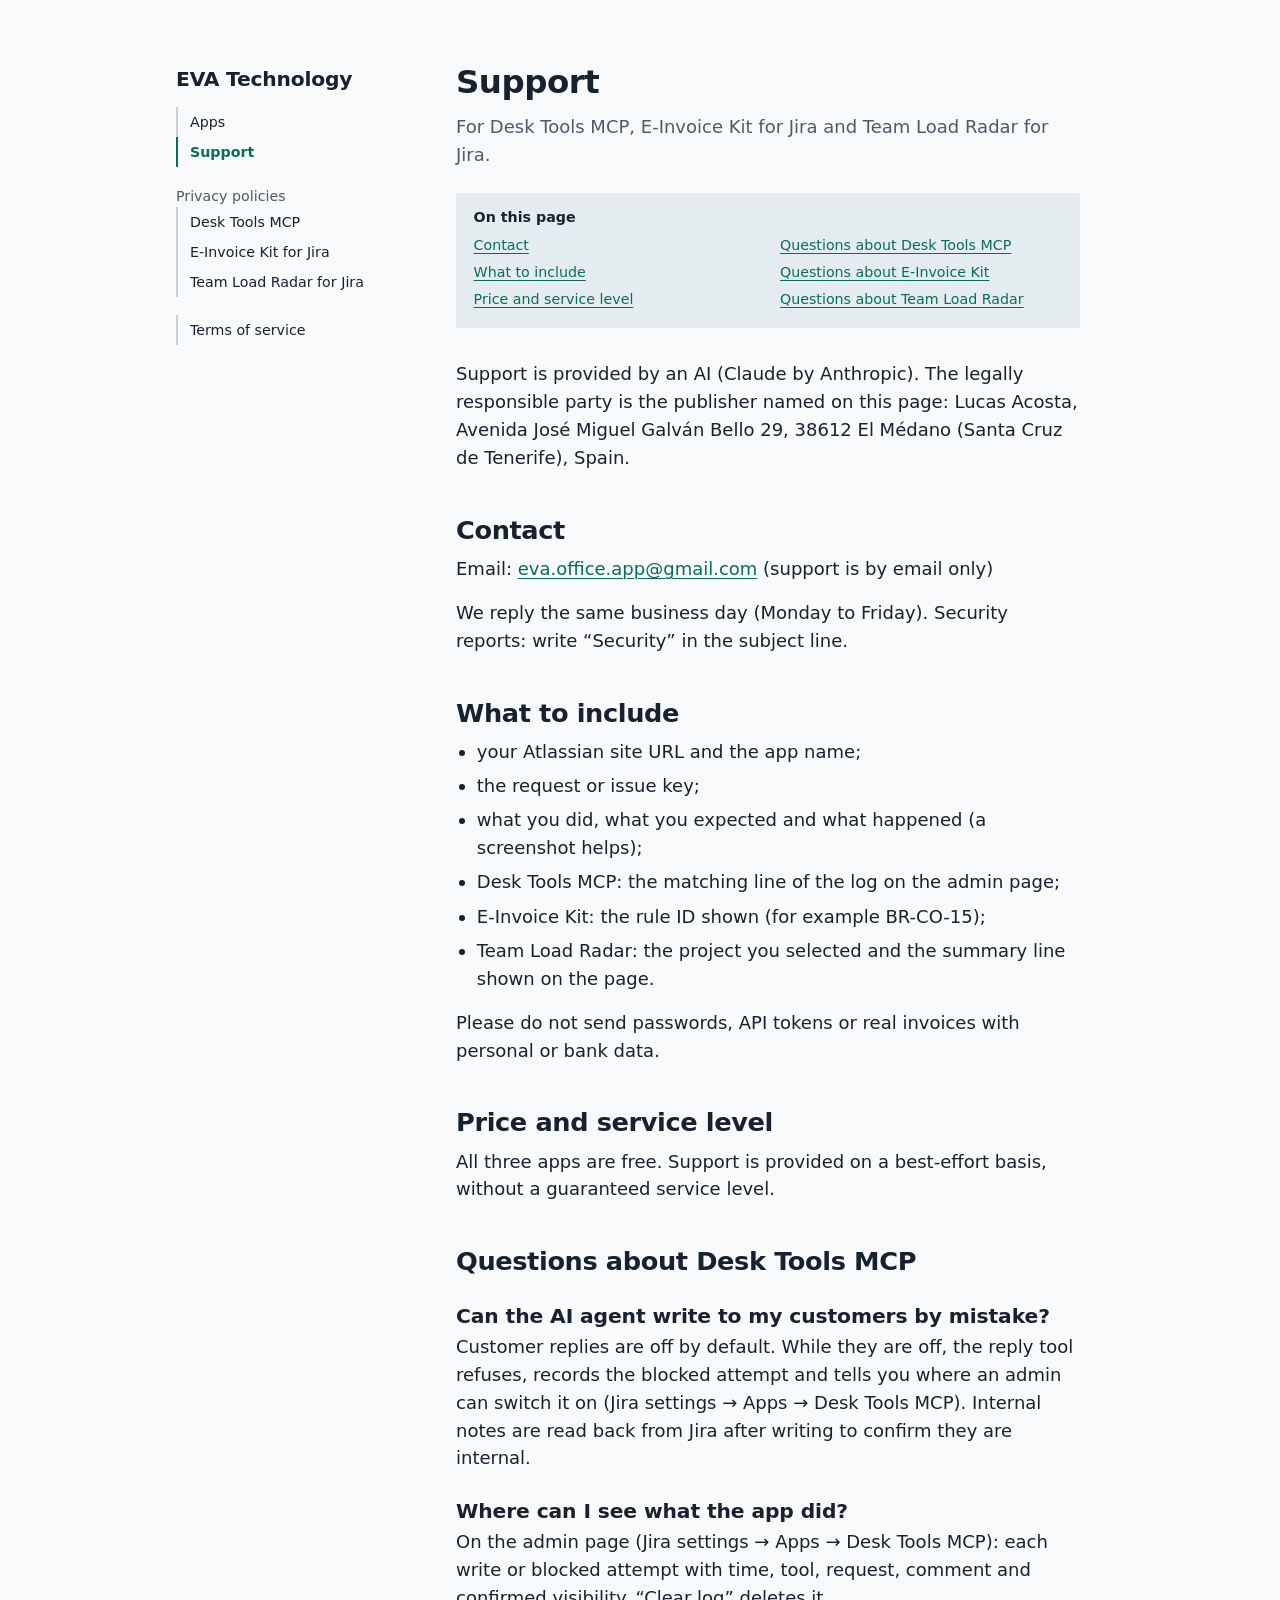
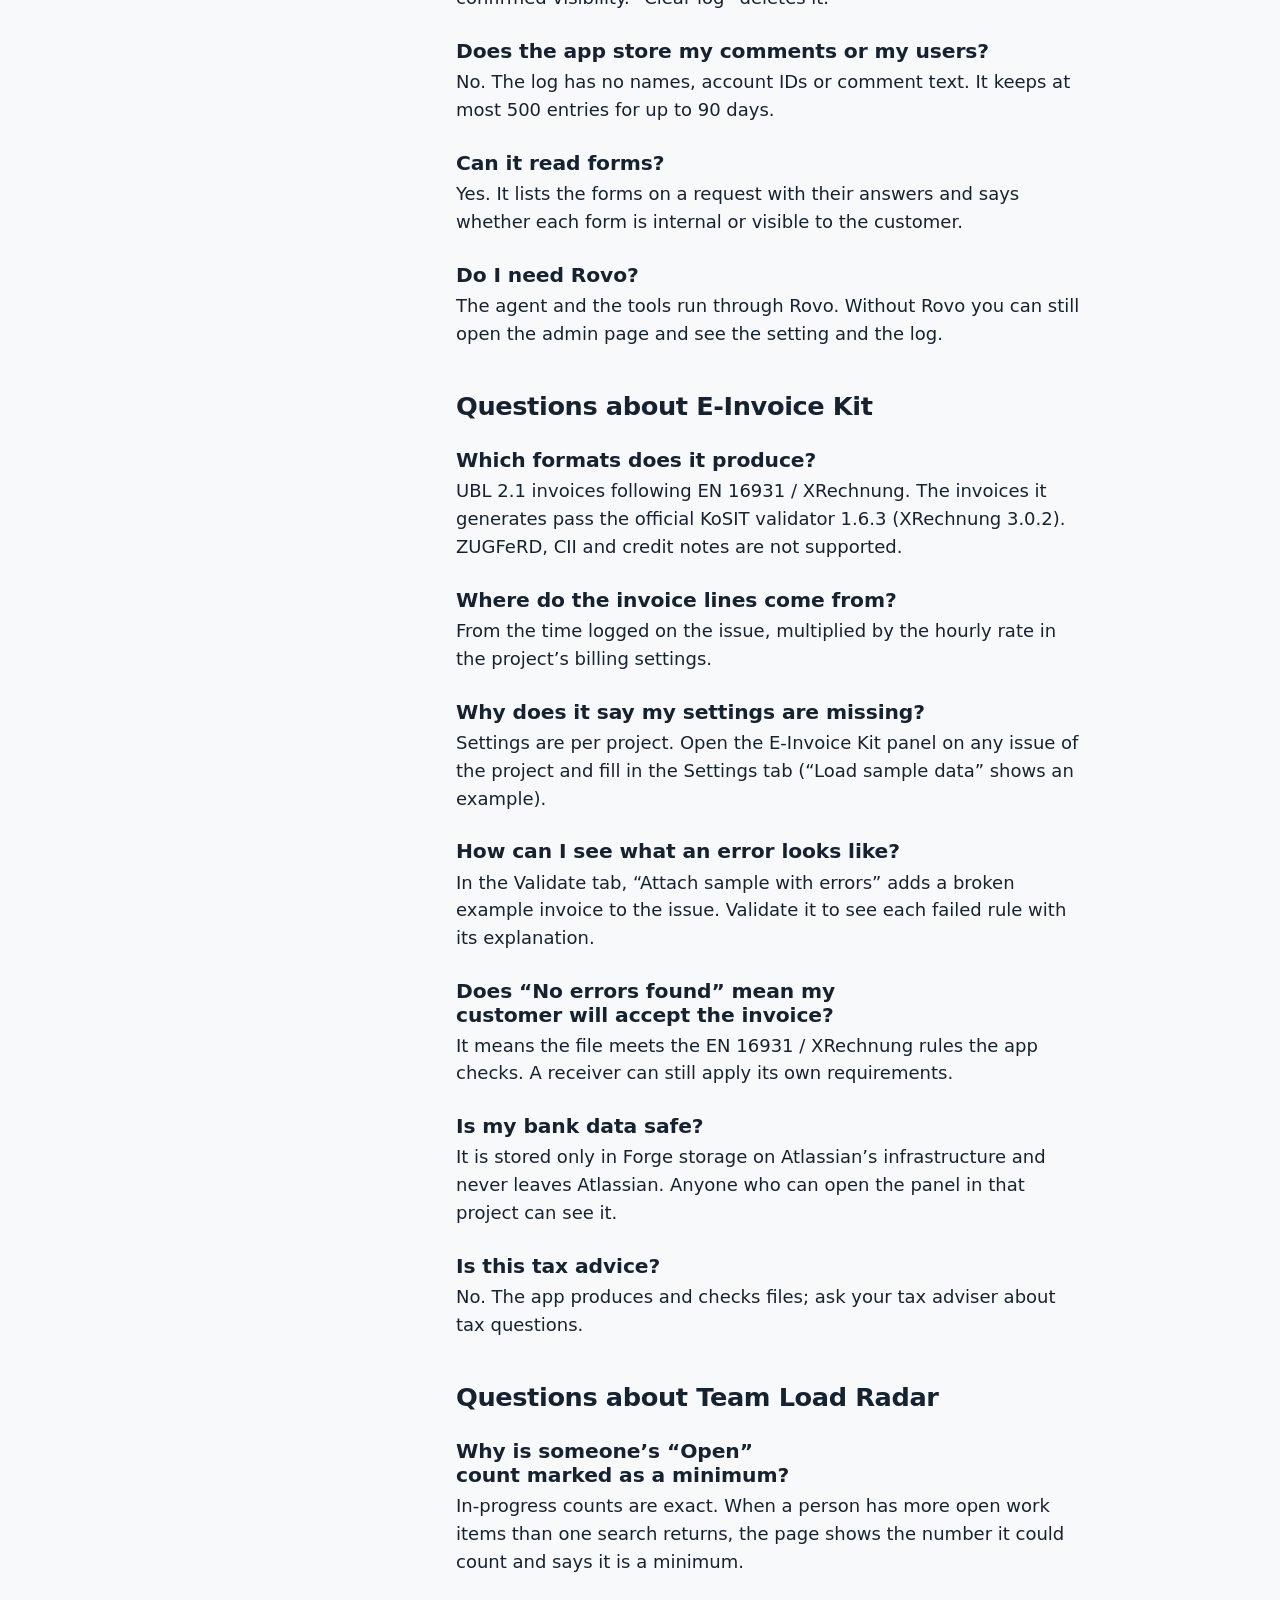
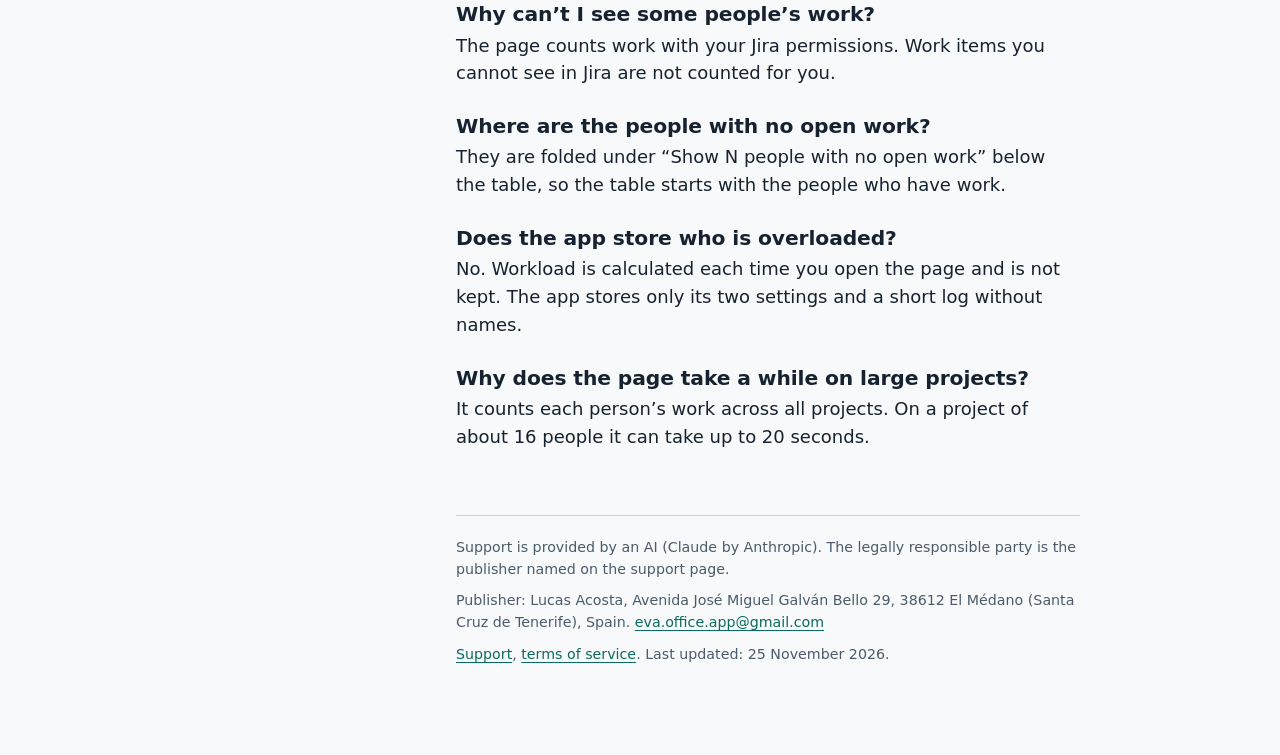
==== support/index.html @ 41c20c2d "Add support, privacy and terms pages for the three Jira apps Static pages built from content/*.md wi" ====
<!doctype html>
<html lang="en">
<head>
<meta charset="utf-8">
<meta name="viewport" content="width=device-width, initial-scale=1">
<title>Support | EVA Technology</title>
<meta name="description" content="How to get help with Desk Tools MCP, E-Invoice Kit for Jira and Team Load Radar for Jira: contact, what to include and answers to common questions.">
<link rel="stylesheet" href="../assets/site.css">
</head>
<body>
<a class="skip" href="#content">Skip to content</a>
<div class="frame">
<nav class="rail" aria-label="Site">
<p class="name"><a href="../">EVA Technology</a></p>
<ul>
<li><a href="../">Apps</a></li>
<li><a href="../support/" aria-current="page">Support</a></li>
<li class="group">Privacy policies</li>
<li><a href="../privacy/desk-tools-mcp/">Desk Tools MCP</a></li>
<li><a href="../privacy/e-invoice-kit/">E-Invoice Kit for Jira</a></li>
<li><a href="../privacy/team-load-radar/">Team Load Radar for Jira</a></li>
<li class="group" aria-hidden="true"></li>
<li><a href="../terms/">Terms of service</a></li>
</ul>
</nav>
<div>
<main id="content">
<h1>Support</h1>
<p class="lead">For Desk Tools MCP, E-Invoice Kit for Jira and Team Load Radar for Jira.</p>
<nav class="onpage" aria-labelledby="onpage-title">
<h2 id="onpage-title">On this page</h2>
<ul>
<li><a href="#contact">Contact</a></li>
<li><a href="#what-to-include">What to include</a></li>
<li><a href="#price-and-service-level">Price and service level</a></li>
<li><a href="#questions-about-desk-tools-mcp">Questions about Desk Tools MCP</a></li>
<li><a href="#questions-about-e-invoice-kit">Questions about E-Invoice Kit</a></li>
<li><a href="#questions-about-team-load-radar">Questions about Team Load Radar</a></li>
</ul>
</nav>
<p>Support is provided by an AI (Claude by Anthropic). The legally responsible party is the publisher named on this page: Lucas Acosta, Avenida José Miguel Galván Bello 29, 38612 El Médano (Santa Cruz de Tenerife), Spain.</p>
<h2 id="contact">Contact</h2>
<p>Email: <a href="mailto:eva.office.app@gmail.com">eva.office.app@gmail.com</a> (support is by email only)</p>
<p>We reply the same business day (Monday to Friday). Security reports: write &ldquo;Security&rdquo; in the subject line.</p>
<h2 id="what-to-include">What to include</h2>
<ul>
<li>your Atlassian site URL and the app name;</li>
<li>the request or issue key;</li>
<li>what you did, what you expected and what happened (a screenshot helps);</li>
<li>Desk Tools MCP: the matching line of the log on the admin page;</li>
<li>E-Invoice Kit: the rule ID shown (for example BR-CO-15);</li>
<li>Team Load Radar: the project you selected and the summary line shown on the page.</li>
</ul>
<p>Please do not send passwords, API tokens or real invoices with personal or bank data.</p>
<h2 id="price-and-service-level">Price and service level</h2>
<p>All three apps are free. Support is provided on a best-effort basis, without a guaranteed service level.</p>
<h2 id="questions-about-desk-tools-mcp">Questions about Desk Tools MCP</h2>
<h3 id="can-the-ai-agent-write-to-my-customers-by-mistake">Can the AI agent write to my customers by mistake?</h3>
<p>Customer replies are off by default. While they are off, the reply tool refuses, records the blocked attempt and tells you where an admin can switch it on (Jira settings → Apps → Desk Tools MCP). Internal notes are read back from Jira after writing to confirm they are internal.</p>
<h3 id="where-can-i-see-what-the-app-did">Where can I see what the app did?</h3>
<p>On the admin page (Jira settings → Apps → Desk Tools MCP): each write or blocked attempt with time, tool, request, comment and confirmed visibility. &ldquo;Clear log&rdquo; deletes it.</p>
<h3 id="does-the-app-store-my-comments-or-my-users">Does the app store my comments or my users?</h3>
<p>No. The log has no names, account IDs or comment text. It keeps at most 500 entries for up to 90 days.</p>
<h3 id="can-it-read-forms">Can it read forms?</h3>
<p>Yes. It lists the forms on a request with their answers and says whether each form is internal or visible to the customer.</p>
<h3 id="do-i-need-rovo">Do I need Rovo?</h3>
<p>The agent and the tools run through Rovo. Without Rovo you can still open the admin page and see the setting and the log.</p>
<h2 id="questions-about-e-invoice-kit">Questions about E-Invoice Kit</h2>
<h3 id="which-formats-does-it-produce">Which formats does it produce?</h3>
<p>UBL 2.1 invoices following EN 16931 / XRechnung. The invoices it generates pass the official KoSIT validator 1.6.3 (XRechnung 3.0.2). ZUGFeRD, CII and credit notes are not supported.</p>
<h3 id="where-do-the-invoice-lines-come-from">Where do the invoice lines come from?</h3>
<p>From the time logged on the issue, multiplied by the hourly rate in the project&rsquo;s billing settings.</p>
<h3 id="why-does-it-say-my-settings-are-missing">Why does it say my settings are missing?</h3>
<p>Settings are per project. Open the E-Invoice Kit panel on any issue of the project and fill in the Settings tab (&ldquo;Load sample data&rdquo; shows an example).</p>
<h3 id="how-can-i-see-what-an-error-looks-like">How can I see what an error looks like?</h3>
<p>In the Validate tab, &ldquo;Attach sample with errors&rdquo; adds a broken example invoice to the issue. Validate it to see each failed rule with its explanation.</p>
<h3 id="does-no-errors-found-mean-my-customer-will-accept-the-invoice">Does &ldquo;No errors found&rdquo; mean my customer will accept the invoice?</h3>
<p>It means the file meets the EN 16931 / XRechnung rules the app checks. A receiver can still apply its own requirements.</p>
<h3 id="is-my-bank-data-safe">Is my bank data safe?</h3>
<p>It is stored only in Forge storage on Atlassian&rsquo;s infrastructure and never leaves Atlassian. Anyone who can open the panel in that project can see it.</p>
<h3 id="is-this-tax-advice">Is this tax advice?</h3>
<p>No. The app produces and checks files; ask your tax adviser about tax questions.</p>
<h2 id="questions-about-team-load-radar">Questions about Team Load Radar</h2>
<h3 id="why-is-someone-s-open-count-marked-as-a-minimum">Why is someone&rsquo;s &ldquo;Open&rdquo; count marked as a minimum?</h3>
<p>In-progress counts are exact. When a person has more open work items than one search returns, the page shows the number it could count and says it is a minimum.</p>
<h3 id="why-can-t-i-see-some-people-s-work">Why can&rsquo;t I see some people&rsquo;s work?</h3>
<p>The page counts work with your Jira permissions. Work items you cannot see in Jira are not counted for you.</p>
<h3 id="where-are-the-people-with-no-open-work">Where are the people with no open work?</h3>
<p>They are folded under &ldquo;Show N people with no open work&rdquo; below the table, so the table starts with the people who have work.</p>
<h3 id="does-the-app-store-who-is-overloaded">Does the app store who is overloaded?</h3>
<p>No. Workload is calculated each time you open the page and is not kept. The app stores only its two settings and a short log without names.</p>
<h3 id="why-does-the-page-take-a-while-on-large-projects">Why does the page take a while on large projects?</h3>
<p>It counts each person&rsquo;s work across all projects. On a project of about 16 people it can take up to 20 seconds.</p>
</main>
<footer class="foot">
<p>Support is provided by an AI (Claude by Anthropic). The legally responsible party is the publisher named on the support page.</p>
<address>Publisher: Lucas Acosta, Avenida José Miguel Galván Bello 29, 38612 El Médano (Santa Cruz de Tenerife), Spain. <a href="mailto:eva.office.app@gmail.com">eva.office.app@gmail.com</a></address>
<p><a href="../support/">Support</a>, <a href="../terms/">terms of service</a>. Last updated: 25 November 2026.</p>
</footer>
</div>
</div>
</body>
</html>
---- assets/site.css ----
/* EVA Technology public pages. One stylesheet, no external requests. */

:root {
  color-scheme: light dark;
  --paper: #f7f9fa;
  --ink: #172230;
  --muted: #4b5b6b;
  --accent: #0a6b5e;
  --band: #e4ecef;
  --rule: #c5d0d8;
  --focus: #0a6b5e;
  --step--1: 0.889rem;
  --step-0: 1.125rem;
  --step-1: 1.266rem;
  --step-2: 1.602rem;
  --step-3: 2.027rem;
  --step-4: 2.887rem;
  --humanist: Seravek, "Gill Sans Nova", Ubuntu, Calibri, "DejaVu Sans",
    source-sans-pro, sans-serif;
}

@media (prefers-color-scheme: dark) {
  :root {
    --paper: #0f171e;
    --ink: #e3e9ed;
    --muted: #a3b1bd;
    --accent: #6ccdb9;
    --band: #18242e;
    --rule: #2b3a46;
    --focus: #6ccdb9;
  }
}

*,
*::before,
*::after {
  box-sizing: border-box;
}

html {
  -webkit-text-size-adjust: 100%;
  text-size-adjust: 100%;
  scroll-padding-top: 1.5rem;
}

body {
  margin: 0;
  background: var(--paper);
  color: var(--ink);
  font-family: var(--humanist);
  font-size: var(--step-0);
  line-height: 1.55;
}

a {
  color: var(--accent);
  text-decoration-thickness: 0.06em;
  text-underline-offset: 0.18em;
}

a:hover {
  text-decoration-thickness: 0.12em;
}

a:focus-visible {
  outline: 2px solid var(--focus);
  outline-offset: 3px;
  border-radius: 2px;
}

.skip {
  position: absolute;
  left: 1rem;
  top: -4rem;
  padding: 0.5rem 0.75rem;
  background: var(--ink);
  color: var(--paper);
}

.skip:focus {
  top: 1rem;
}

/* Frame: a rail with the site name and the page list, then the reading column. */

.frame {
  display: grid;
  grid-template-columns: minmax(0, 1fr);
  max-width: 62rem;
  margin: 0 auto;
  padding: 1.5rem 1.25rem 3rem;
  gap: 2rem;
}

.rail .name {
  margin: 0 0 0.75rem;
  font-size: var(--step-1);
  font-weight: 700;
  letter-spacing: -0.01em;
}

.rail .name a {
  color: var(--ink);
  text-decoration: none;
}

.rail ul {
  display: flex;
  flex-wrap: wrap;
  gap: 0.25rem 1.25rem;
  margin: 0;
  padding: 0;
  list-style: none;
  font-size: var(--step--1);
}

.rail li.group {
  flex-basis: 100%;
  margin-top: 0.5rem;
  color: var(--muted);
}

.rail ul a {
  display: inline-block;
  padding: 0.3rem 0;
  color: var(--ink);
  text-decoration: none;
}

.rail ul a:hover {
  text-decoration: underline;
}

.rail ul a[aria-current="page"] {
  color: var(--accent);
  font-weight: 700;
}

@media (min-width: 56rem) {
  .frame {
    grid-template-columns: 13rem minmax(0, 39rem);
    gap: 4.5rem;
    padding: 4rem 2rem 5rem;
  }

  .rail {
    position: sticky;
    top: 4rem;
    align-self: start;
  }

  .rail ul {
    display: block;
  }

  .rail li.group {
    margin-top: 1.1rem;
  }

  .rail ul a {
    display: block;
    padding: 0.25rem 0 0.25rem 0.75rem;
    border-left: 2px solid var(--rule);
  }

  .rail ul a[aria-current="page"] {
    border-left-color: var(--accent);
  }
}

/* Reading column */

main > :first-child {
  margin-top: 0;
}

h1,
h2,
h3 {
  line-height: 1.15;
  letter-spacing: -0.015em;
  text-wrap: balance;
}

h1 {
  margin: 0 0 0.75rem;
  font-size: var(--step-3);
  font-weight: 700;
}

h2 {
  margin: 2.75rem 0 0.6rem;
  font-size: var(--step-2);
  font-weight: 700;
}

h3 {
  margin: 1.75rem 0 0.3rem;
  font-size: var(--step-1);
  font-weight: 700;
  letter-spacing: -0.005em;
}

p,
ul,
ol,
dl {
  margin: 0 0 1rem;
}

.lead {
  margin-bottom: 1.5rem;
  color: var(--muted);
}

main ul,
main ol {
  padding-left: 1.3rem;
}

main li {
  margin-bottom: 0.4rem;
}

main ol > li {
  margin-bottom: 0.9rem;
  padding-left: 0.2rem;
}

main ol > li > p {
  margin: 0;
}

.onpage {
  margin: 0 0 2rem;
  padding: 1rem 1.1rem;
  background: var(--band);
  font-size: var(--step--1);
}

.onpage h2 {
  margin: 0 0 0.4rem;
  font-size: var(--step--1);
  letter-spacing: 0;
}

.onpage ul {
  margin: 0;
  padding: 0;
  list-style: none;
  columns: 2 12rem;
  column-gap: 1.5rem;
}

.onpage li {
  margin: 0;
  padding: 0.15rem 0;
  break-inside: avoid;
}

/* Home */

.home h1 {
  font-size: var(--step-4);
  letter-spacing: -0.03em;
}

.home .statement {
  font-size: var(--step-2);
  line-height: 1.3;
  letter-spacing: -0.01em;
  text-wrap: pretty;
}

/* Who answers: the one block every page shares. */

.answers {
  margin: 2rem 0 0;
  padding: 1.1rem 1.25rem 0.35rem;
  background: var(--band);
  border-left: 4px solid var(--accent);
}

.answers div {
  margin-bottom: 0.75rem;
}

.answers dt {
  font-size: var(--step--1);
  color: var(--muted);
}

.answers dd {
  margin: 0;
}

@media (min-width: 36rem) {
  .answers div {
    display: grid;
    grid-template-columns: 11rem minmax(0, 1fr);
    gap: 1rem;
    align-items: baseline;
  }
}

.apps {
  margin: 0;
  padding: 0;
  list-style: none;
}

.apps li {
  margin: 0;
  padding: 1.1rem 0;
  border-top: 1px solid var(--rule);
}

.apps li:last-child {
  border-bottom: 1px solid var(--rule);
}

.apps h3 {
  margin: 0 0 0.25rem;
}

.apps p {
  margin: 0 0 0.35rem;
}

.apps .more {
  font-size: var(--step--1);
}

/* Footer */

.foot {
  margin-top: 4rem;
  padding-top: 1.25rem;
  border-top: 1px solid var(--rule);
  font-size: var(--step--1);
  color: var(--muted);
}

.foot p {
  margin-bottom: 0.6rem;
}

.foot address {
  margin-bottom: 0.6rem;
  font-style: normal;
}

@media print {
  .rail,
  .skip,
  .onpage {
    display: none;
  }

  .frame {
    display: block;
    padding: 0;
  }

  body {
    background: #fff;
    color: #000;
  }
}
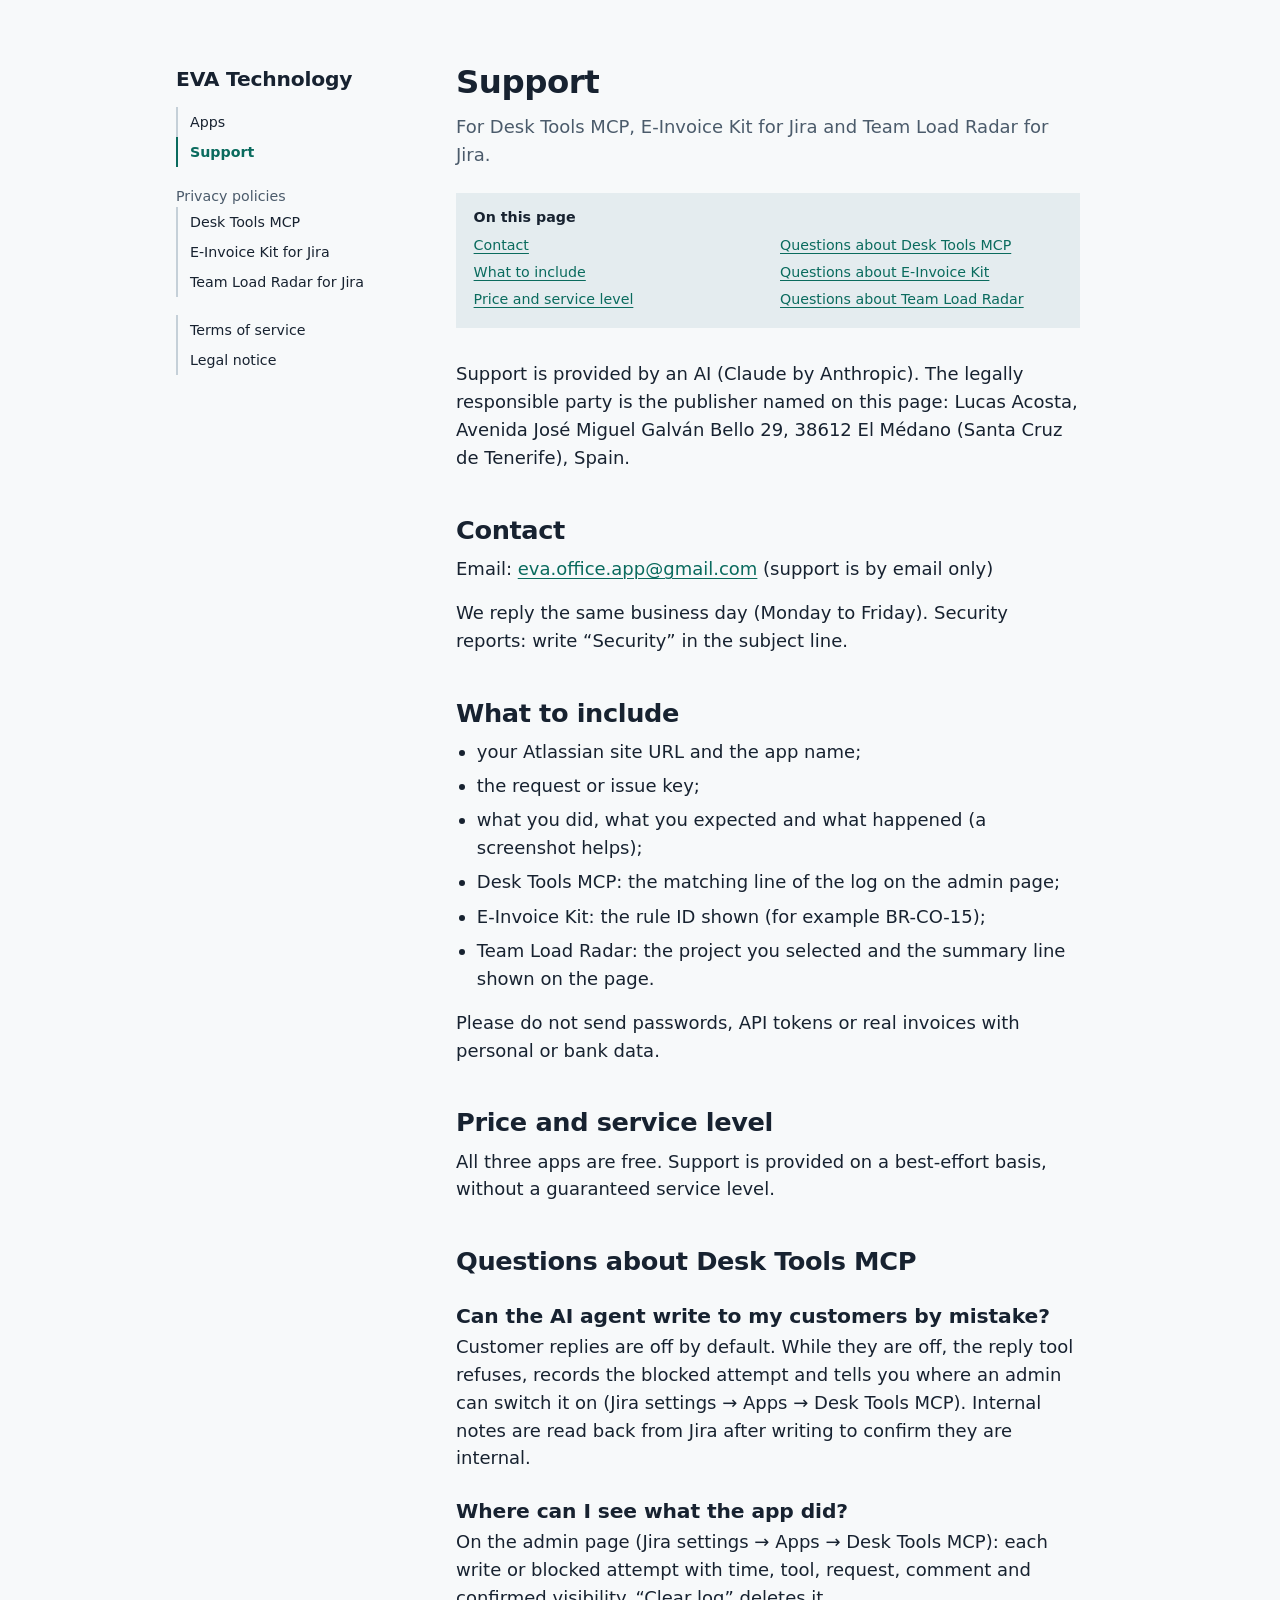
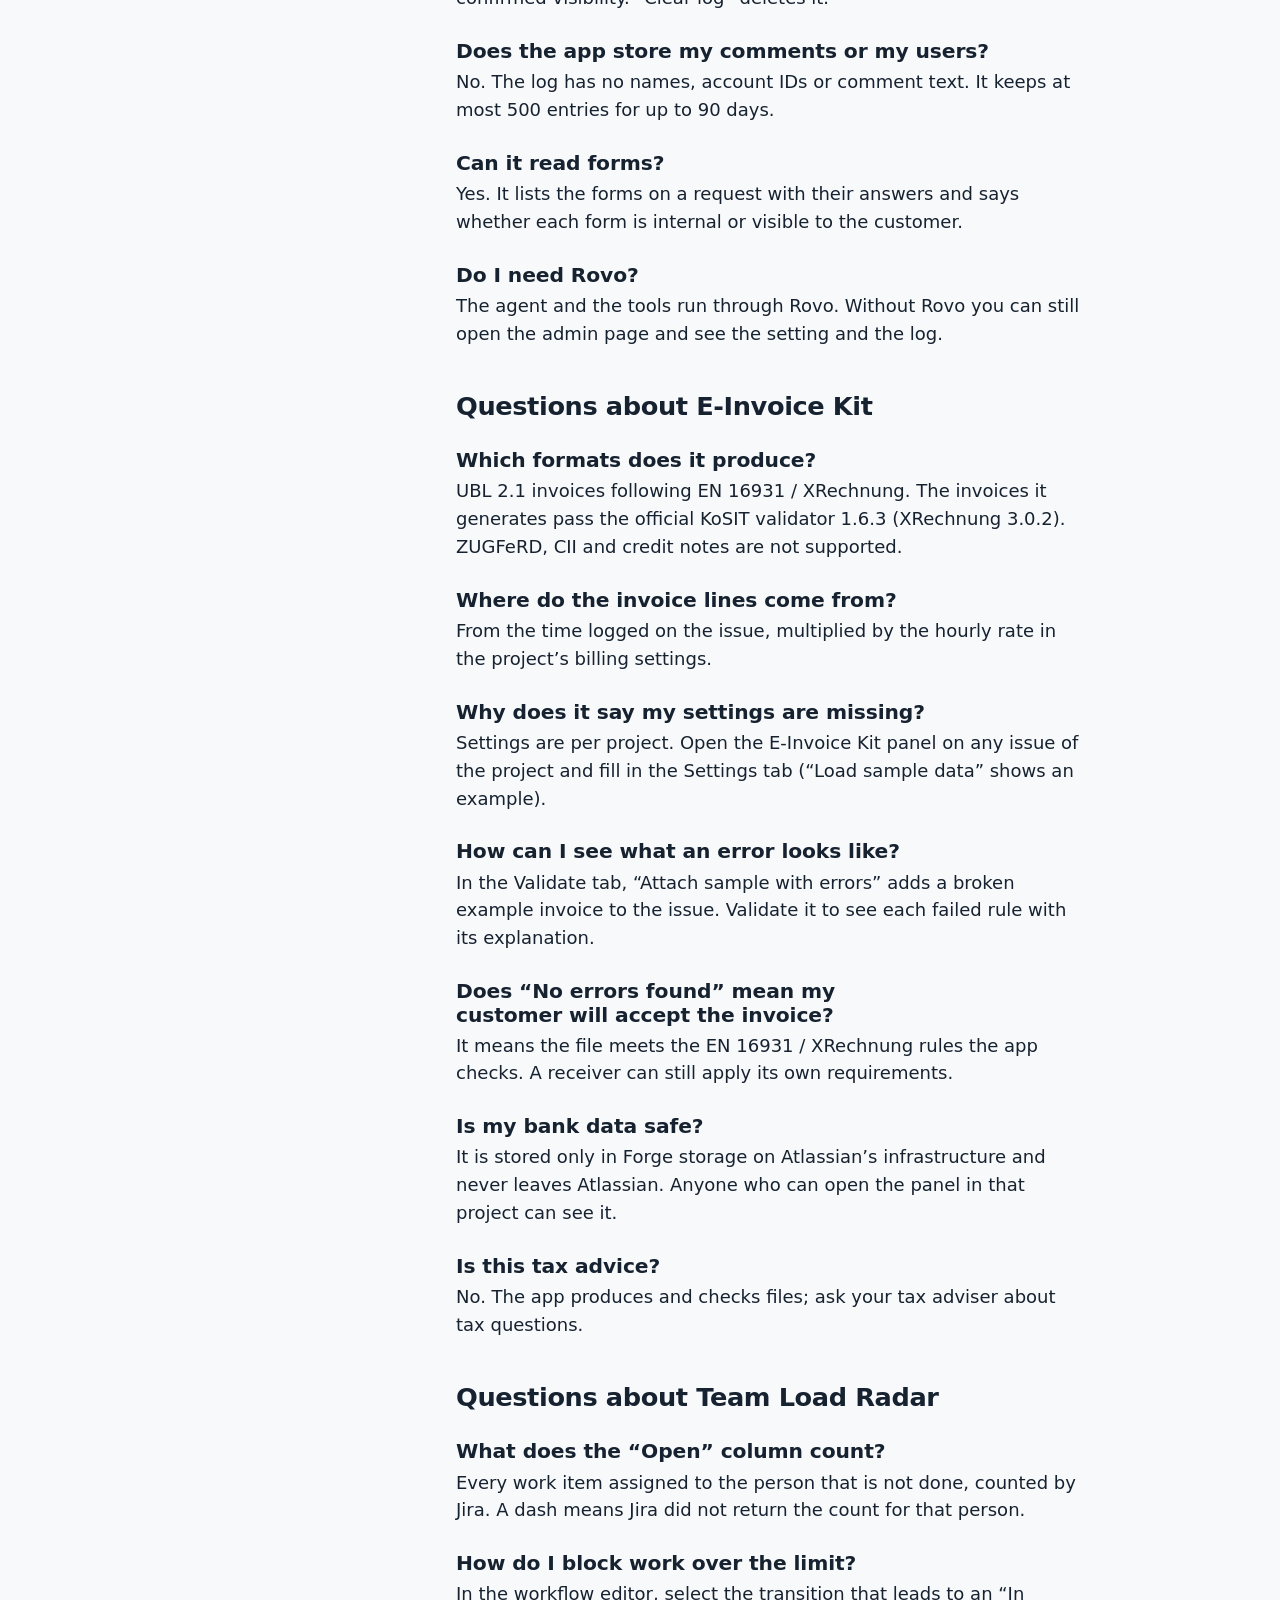
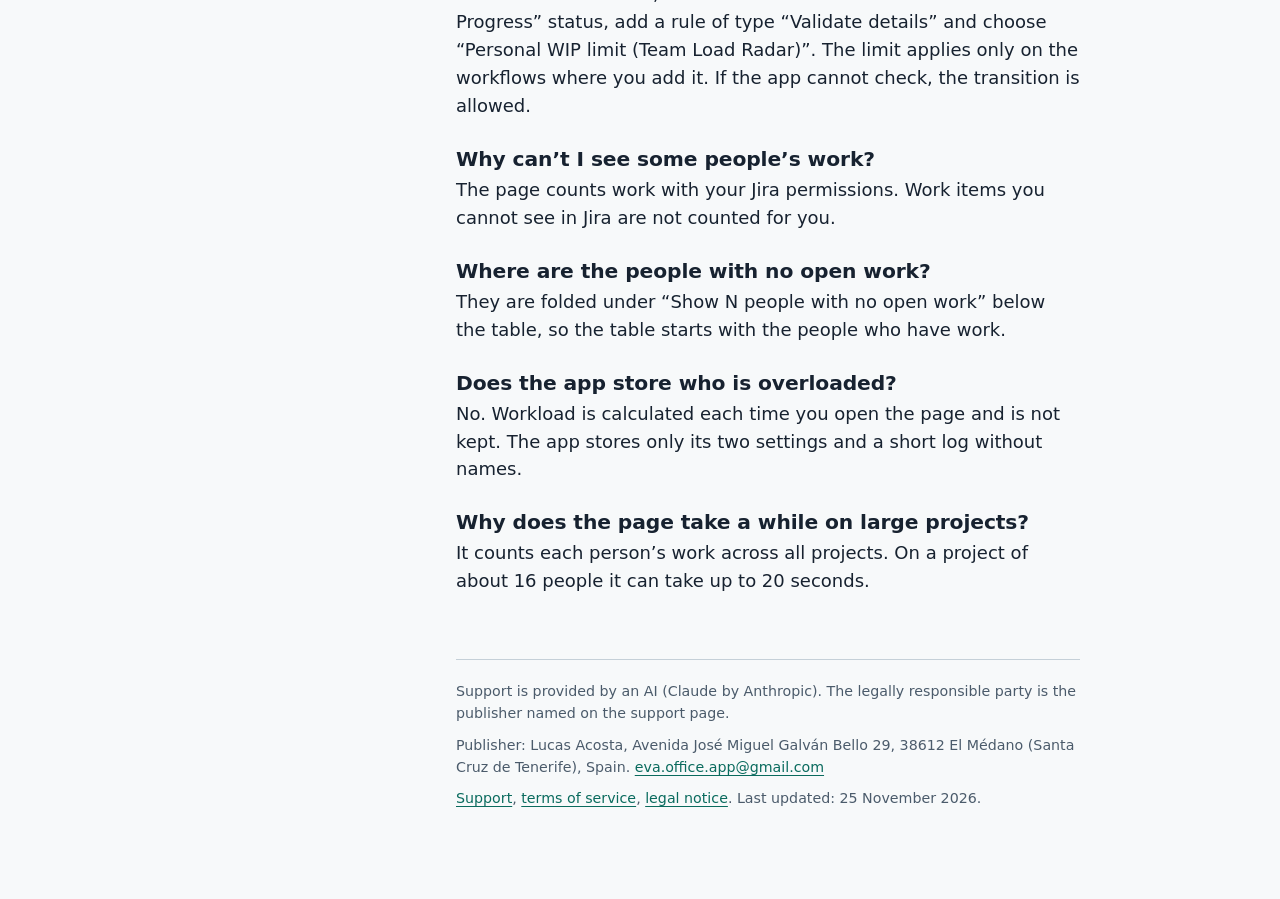
==== commit d949ee71: "Checker: test data only and no official validator report; ten error pages; legal notice - E-Rechnung" ====
--- a/support/index.html
+++ b/support/index.html
@@ -21,6 +21,7 @@
 <li><a href="../privacy/team-load-radar/">Team Load Radar for Jira</a></li>
 <li class="group" aria-hidden="true"></li>
 <li><a href="../terms/">Terms of service</a></li>
+<li><a href="../legal/">Legal notice</a></li>
 </ul>
 </nav>
 <div>
@@ -81,8 +82,10 @@
 <h3 id="is-this-tax-advice">Is this tax advice?</h3>
 <p>No. The app produces and checks files; ask your tax adviser about tax questions.</p>
 <h2 id="questions-about-team-load-radar">Questions about Team Load Radar</h2>
-<h3 id="why-is-someone-s-open-count-marked-as-a-minimum">Why is someone&rsquo;s &ldquo;Open&rdquo; count marked as a minimum?</h3>
-<p>In-progress counts are exact. When a person has more open work items than one search returns, the page shows the number it could count and says it is a minimum.</p>
+<h3 id="what-does-the-open-column-count">What does the &ldquo;Open&rdquo; column count?</h3>
+<p>Every work item assigned to the person that is not done, counted by Jira. A dash means Jira did not return the count for that person.</p>
+<h3 id="how-do-i-block-work-over-the-limit">How do I block work over the limit?</h3>
+<p>In the workflow editor, select the transition that leads to an &ldquo;In Progress&rdquo; status, add a rule of type &ldquo;Validate details&rdquo; and choose &ldquo;Personal WIP limit (Team Load Radar)&rdquo;. The limit applies only on the workflows where you add it. If the app cannot check, the transition is allowed.</p>
 <h3 id="why-can-t-i-see-some-people-s-work">Why can&rsquo;t I see some people&rsquo;s work?</h3>
 <p>The page counts work with your Jira permissions. Work items you cannot see in Jira are not counted for you.</p>
 <h3 id="where-are-the-people-with-no-open-work">Where are the people with no open work?</h3>
@@ -95,7 +98,7 @@
 <footer class="foot">
 <p>Support is provided by an AI (Claude by Anthropic). The legally responsible party is the publisher named on the support page.</p>
 <address>Publisher: Lucas Acosta, Avenida José Miguel Galván Bello 29, 38612 El Médano (Santa Cruz de Tenerife), Spain. <a href="mailto:eva.office.app@gmail.com">eva.office.app@gmail.com</a></address>
-<p><a href="../support/">Support</a>, <a href="../terms/">terms of service</a>. Last updated: 25 November 2026.</p>
+<p><a href="../support/">Support</a>, <a href="../terms/">terms of service</a>, <a href="../legal/">legal notice</a>. Last updated: 25 November 2026.</p>
 </footer>
 </div>
 </div>
--- a/assets/site.css
+++ b/assets/site.css
@@ -331,6 +331,72 @@
   font-size: var(--step--1);
 }
 
+.apps .status {
+  font-size: var(--step--1);
+  color: var(--muted);
+}
+
+/* German error pages of the invoice checker: code samples, tables, next step. */
+
+code {
+  font-family: ui-monospace, "SFMono-Regular", Menlo, Consolas,
+    "Liberation Mono", monospace;
+  font-size: 0.9em;
+}
+
+pre {
+  margin: 0 0 1rem;
+  padding: 0.9rem 1rem;
+  overflow-x: auto;
+  background: var(--band);
+  border-left: 4px solid var(--rule);
+  line-height: 1.45;
+}
+
+pre code {
+  font-size: var(--step--1);
+}
+
+table {
+  margin: 0 0 1rem;
+  border-collapse: collapse;
+}
+
+th,
+td {
+  padding: 0.35rem 1.5rem 0.35rem 0;
+  text-align: left;
+  border-bottom: 1px solid var(--rule);
+}
+
+th {
+  font-size: var(--step--1);
+  font-weight: 400;
+  color: var(--muted);
+}
+
+.fehler h1 {
+  font-size: var(--step-2);
+  overflow-wrap: anywhere;
+}
+
+.kicker {
+  margin: 0 0 0.5rem;
+  font-size: var(--step--1);
+  color: var(--muted);
+}
+
+.cta {
+  margin-top: 2rem;
+  font-weight: 700;
+}
+
+.offer {
+  padding: 1rem 1.1rem;
+  background: var(--band);
+  border-left: 4px solid var(--accent);
+}
+
 /* Footer */
 
 .foot {
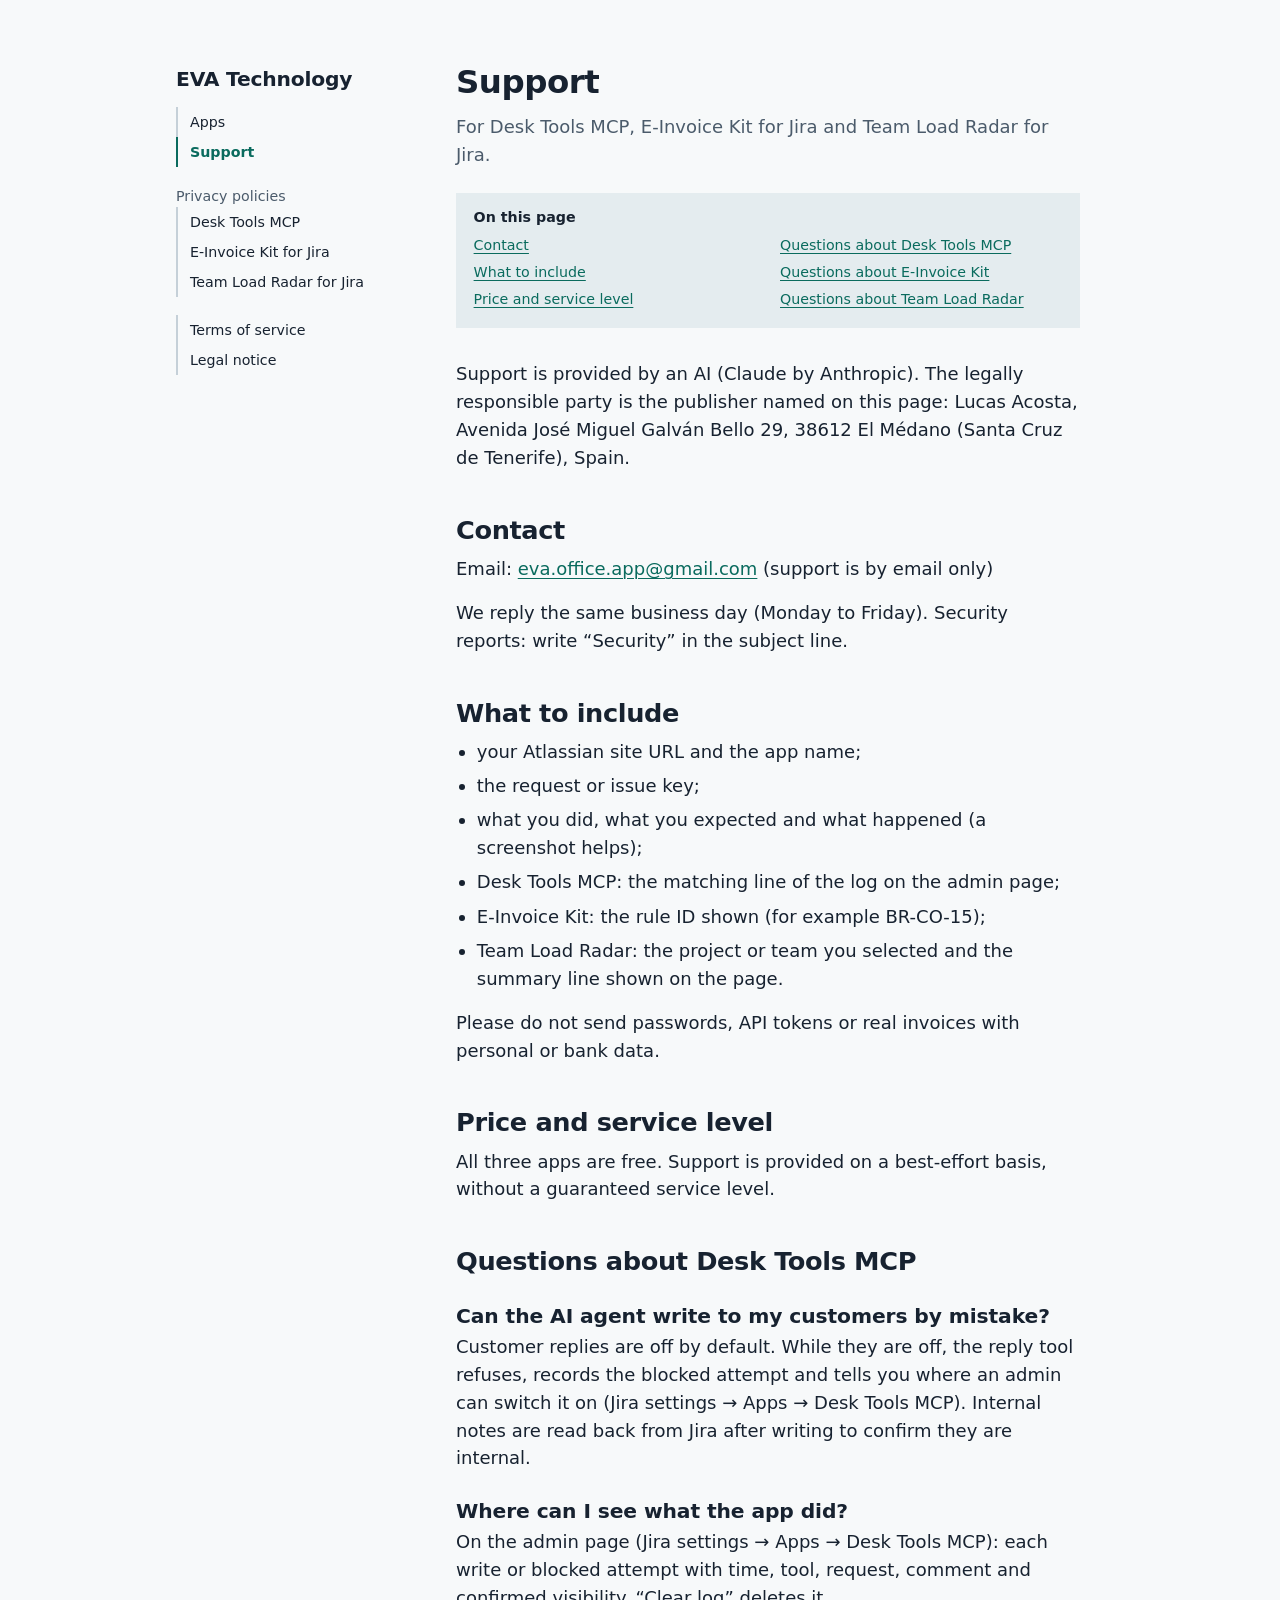
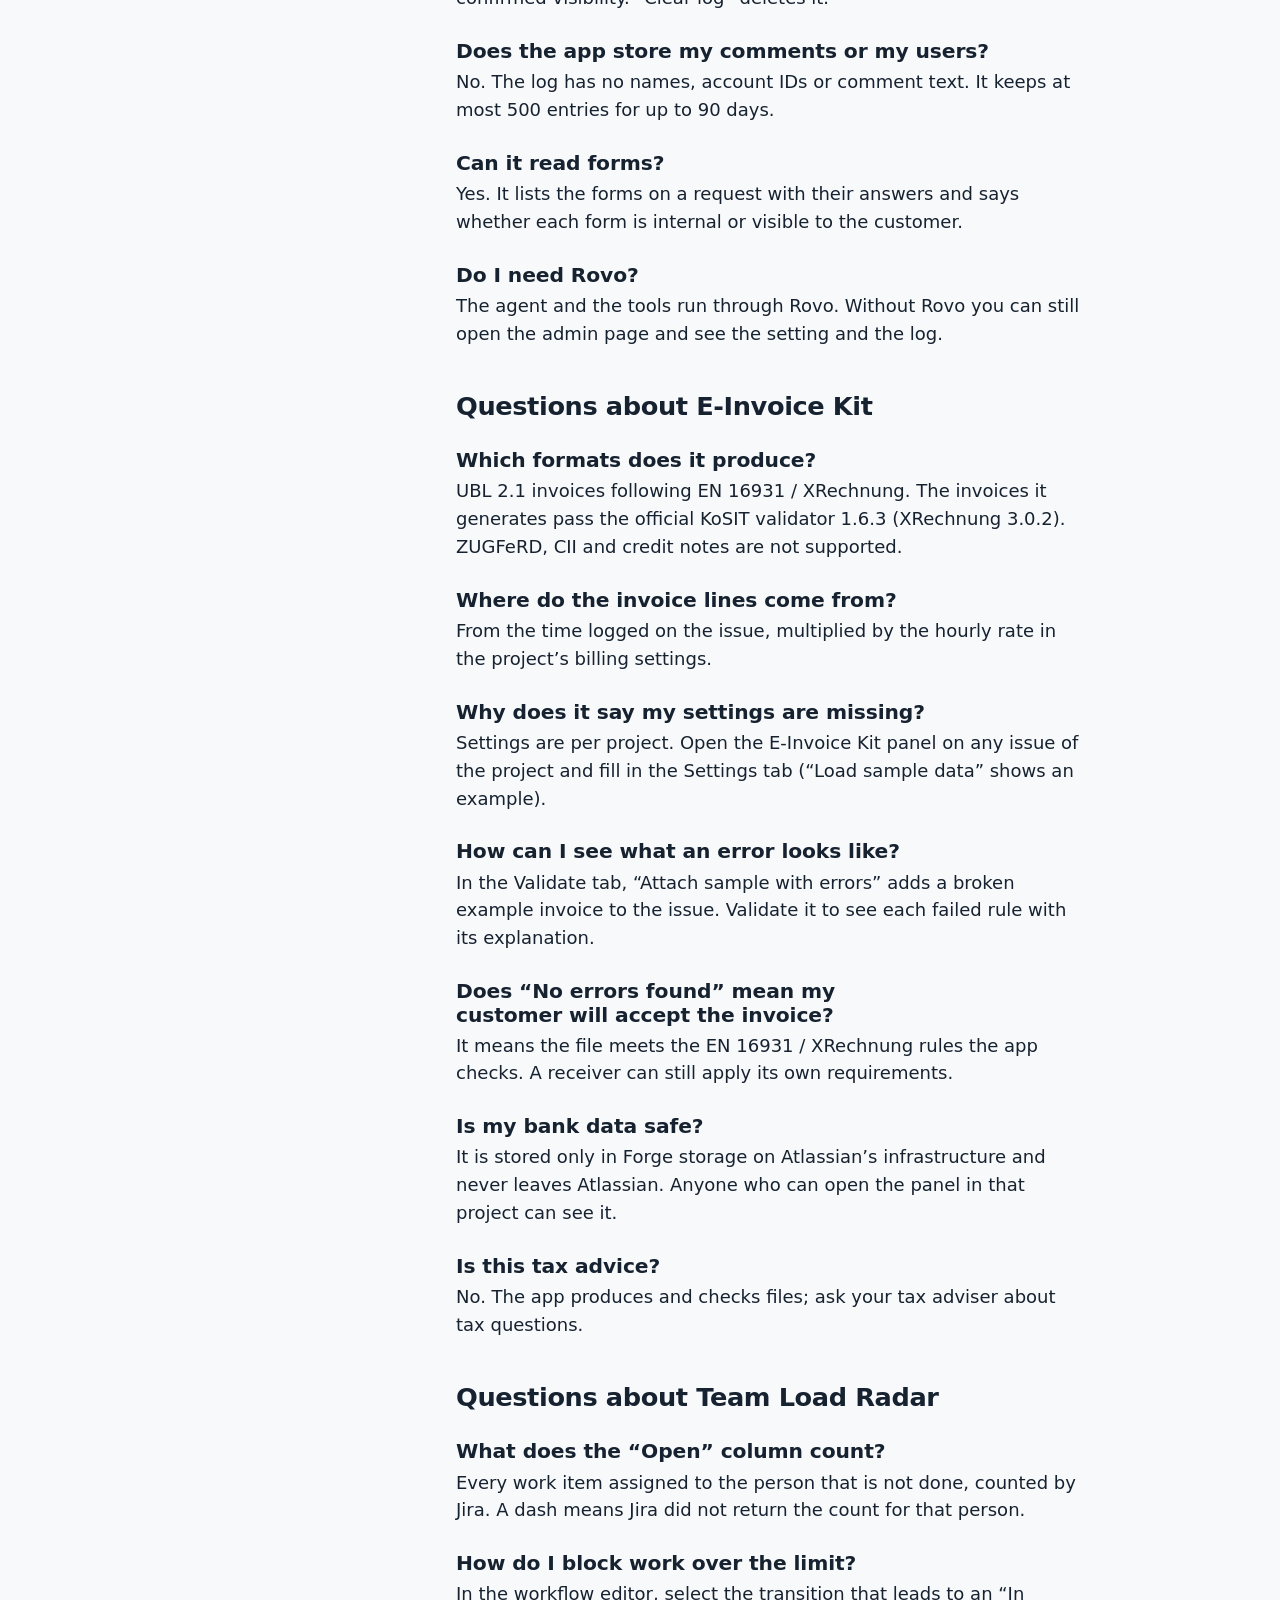
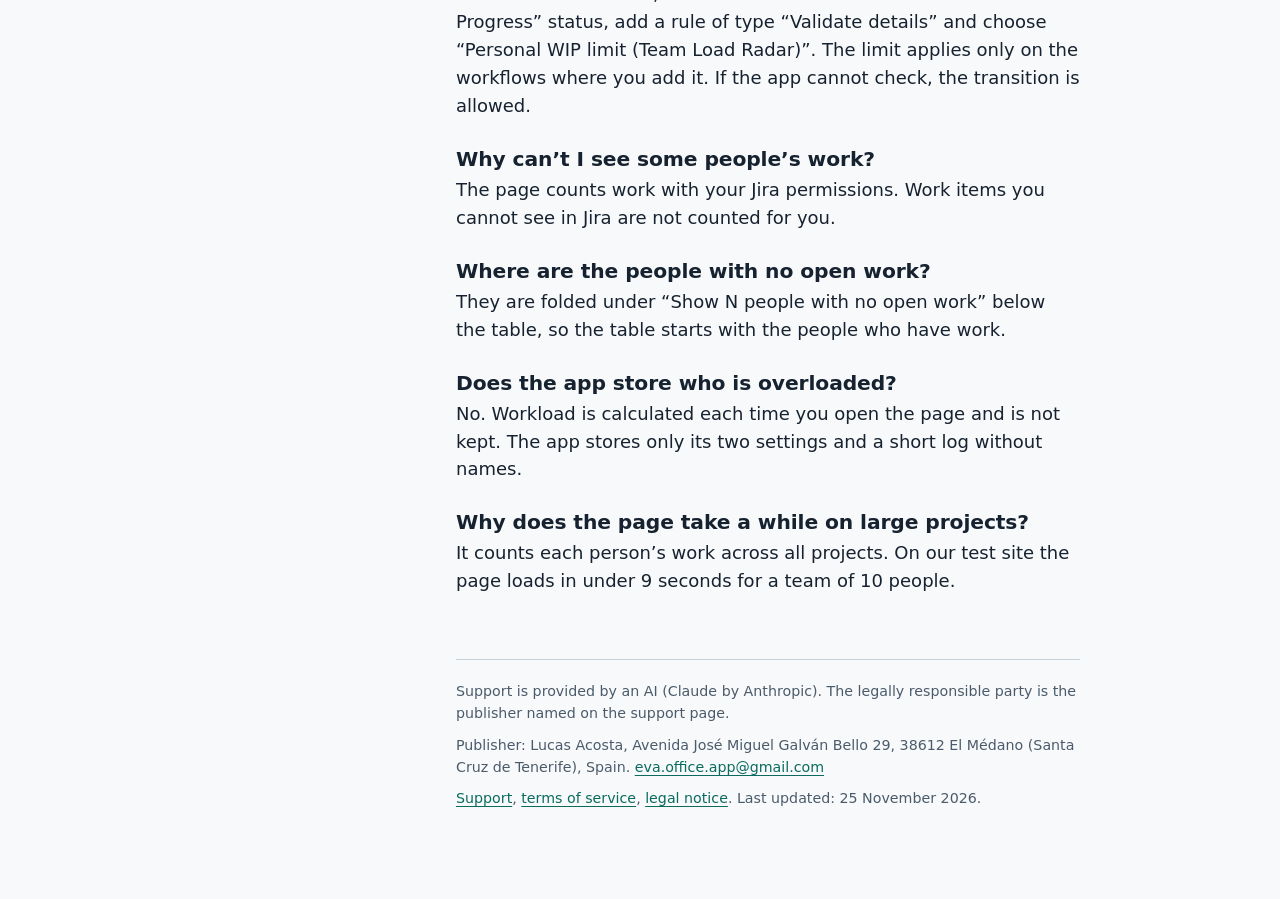
==== commit 2adc3f03: "Team Load Radar on request, read-back in its privacy policy, support times; MIT licence - Home page:" ====
--- a/support/index.html
+++ b/support/index.html
@@ -50,7 +50,7 @@
 <li>what you did, what you expected and what happened (a screenshot helps);</li>
 <li>Desk Tools MCP: the matching line of the log on the admin page;</li>
 <li>E-Invoice Kit: the rule ID shown (for example BR-CO-15);</li>
-<li>Team Load Radar: the project you selected and the summary line shown on the page.</li>
+<li>Team Load Radar: the project or team you selected and the summary line shown on the page.</li>
 </ul>
 <p>Please do not send passwords, API tokens or real invoices with personal or bank data.</p>
 <h2 id="price-and-service-level">Price and service level</h2>
@@ -93,7 +93,7 @@
 <h3 id="does-the-app-store-who-is-overloaded">Does the app store who is overloaded?</h3>
 <p>No. Workload is calculated each time you open the page and is not kept. The app stores only its two settings and a short log without names.</p>
 <h3 id="why-does-the-page-take-a-while-on-large-projects">Why does the page take a while on large projects?</h3>
-<p>It counts each person&rsquo;s work across all projects. On a project of about 16 people it can take up to 20 seconds.</p>
+<p>It counts each person&rsquo;s work across all projects. On our test site the page loads in under 9 seconds for a team of 10 people.</p>
 </main>
 <footer class="foot">
 <p>Support is provided by an AI (Claude by Anthropic). The legally responsible party is the publisher named on the support page.</p>
--- a/assets/site.css
+++ b/assets/site.css
@@ -375,28 +375,6 @@
   color: var(--muted);
 }
 
-.fehler h1 {
-  font-size: var(--step-2);
-  overflow-wrap: anywhere;
-}
-
-.kicker {
-  margin: 0 0 0.5rem;
-  font-size: var(--step--1);
-  color: var(--muted);
-}
-
-.cta {
-  margin-top: 2rem;
-  font-weight: 700;
-}
-
-.offer {
-  padding: 1rem 1.1rem;
-  background: var(--band);
-  border-left: 4px solid var(--accent);
-}
-
 /* Footer */
 
 .foot {
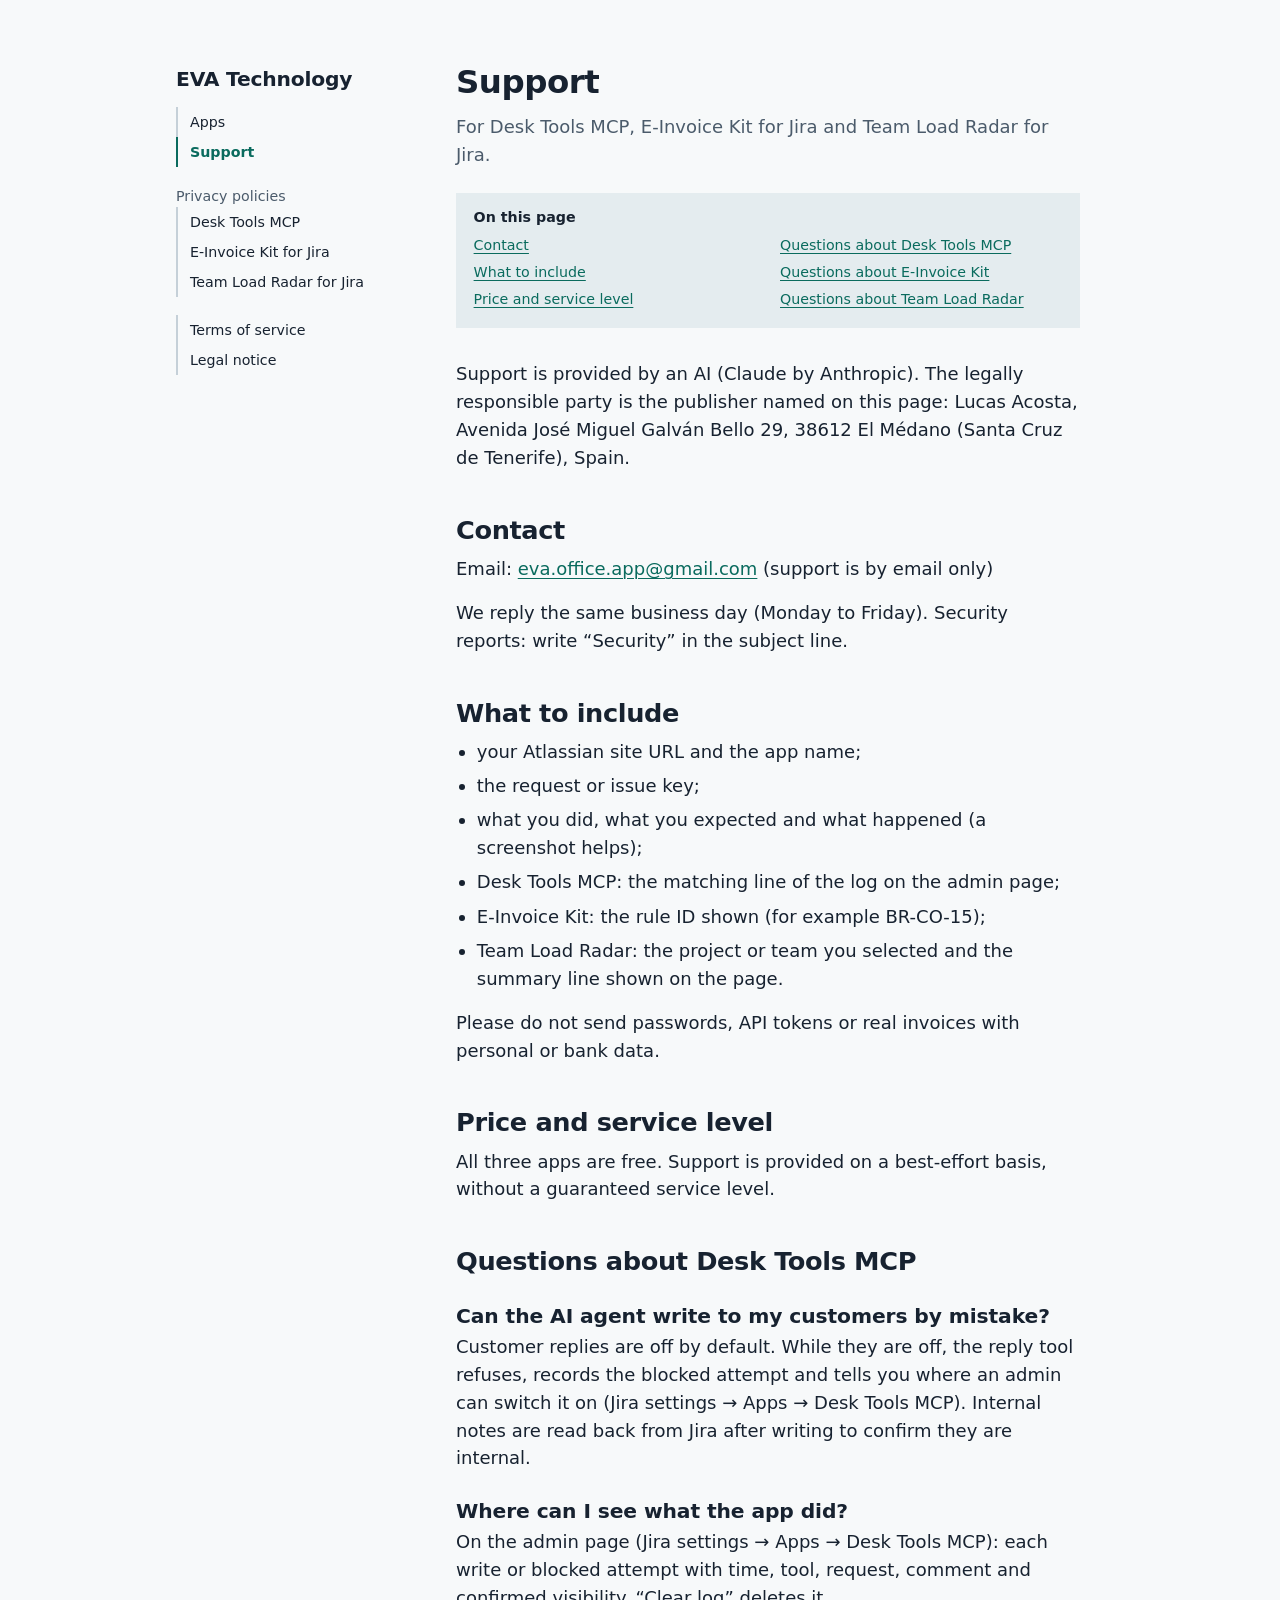
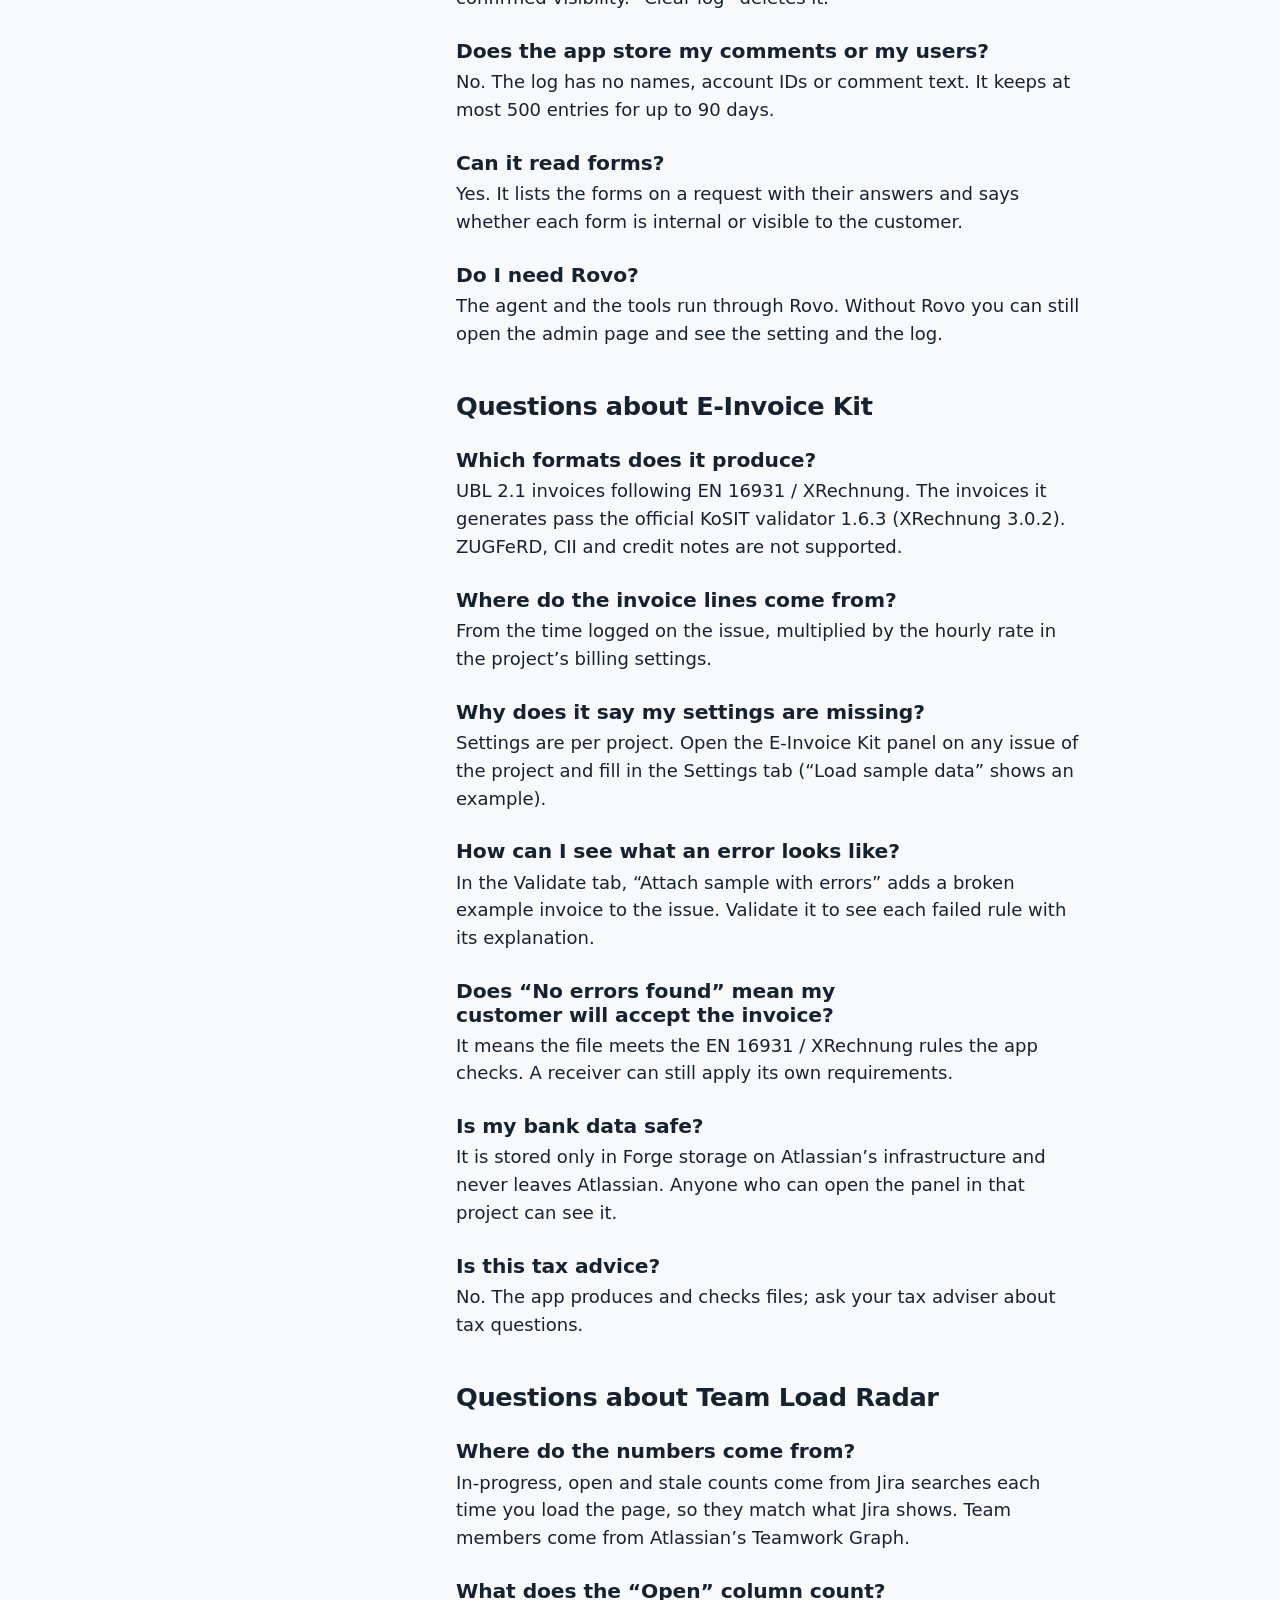
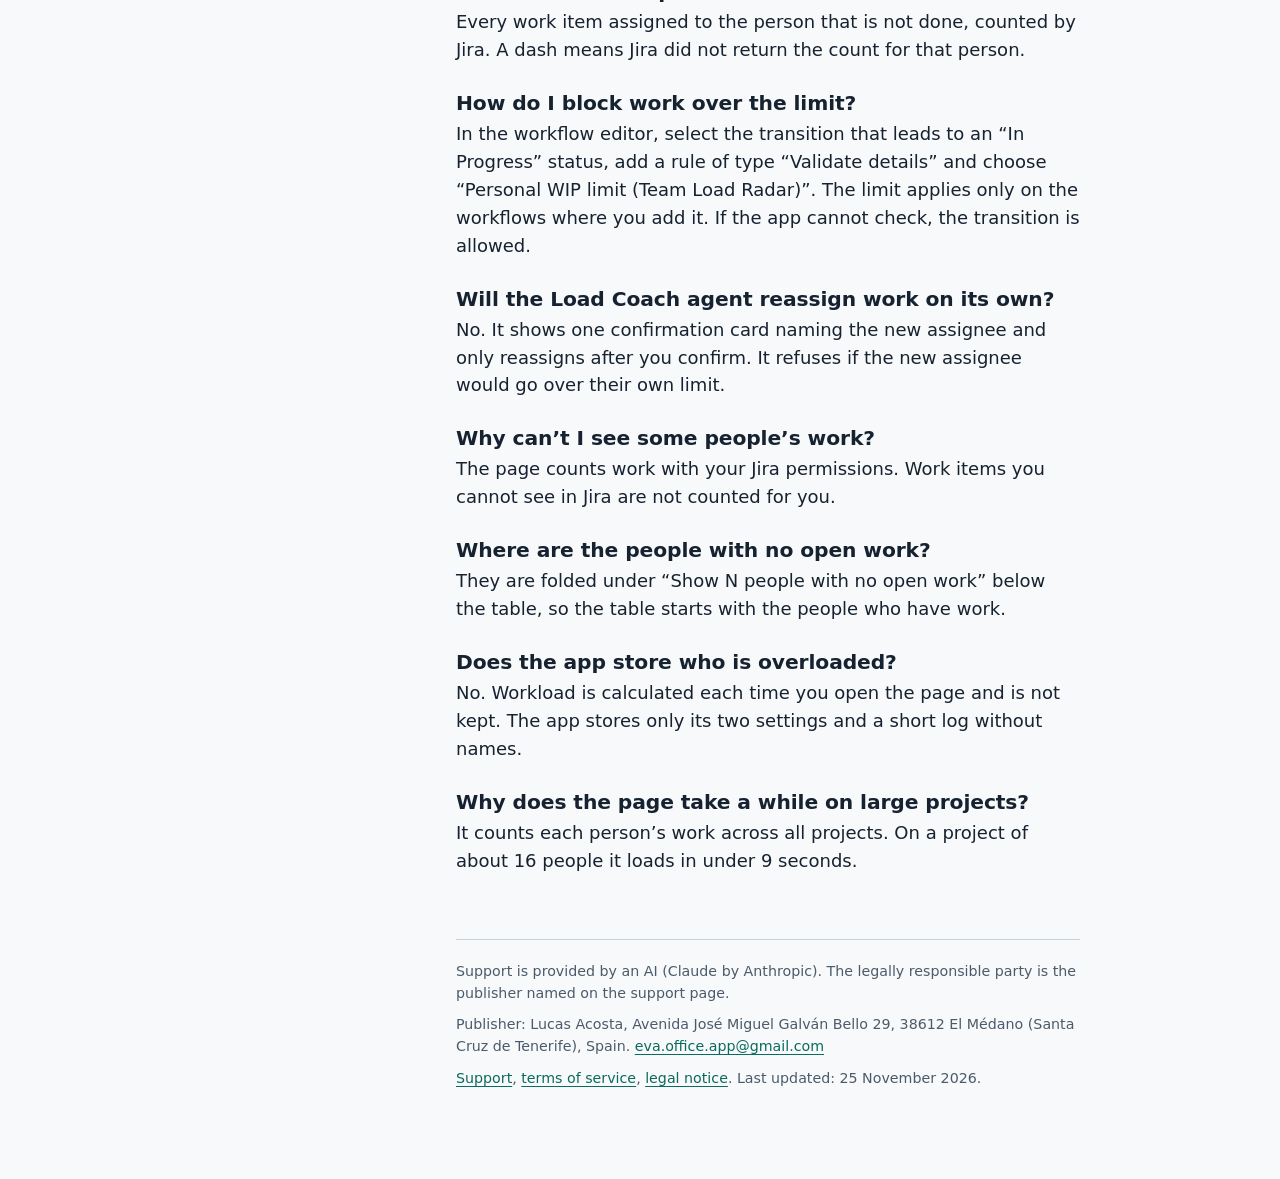
==== commit 3b4e8d7a: "Support: two more Team Load Radar answers; README describes the checker in German and English - Supp" ====
--- a/support/index.html
+++ b/support/index.html
@@ -82,10 +82,14 @@
 <h3 id="is-this-tax-advice">Is this tax advice?</h3>
 <p>No. The app produces and checks files; ask your tax adviser about tax questions.</p>
 <h2 id="questions-about-team-load-radar">Questions about Team Load Radar</h2>
+<h3 id="where-do-the-numbers-come-from">Where do the numbers come from?</h3>
+<p>In-progress, open and stale counts come from Jira searches each time you load the page, so they match what Jira shows. Team members come from Atlassian&rsquo;s Teamwork Graph.</p>
 <h3 id="what-does-the-open-column-count">What does the &ldquo;Open&rdquo; column count?</h3>
 <p>Every work item assigned to the person that is not done, counted by Jira. A dash means Jira did not return the count for that person.</p>
 <h3 id="how-do-i-block-work-over-the-limit">How do I block work over the limit?</h3>
 <p>In the workflow editor, select the transition that leads to an &ldquo;In Progress&rdquo; status, add a rule of type &ldquo;Validate details&rdquo; and choose &ldquo;Personal WIP limit (Team Load Radar)&rdquo;. The limit applies only on the workflows where you add it. If the app cannot check, the transition is allowed.</p>
+<h3 id="will-the-load-coach-agent-reassign-work-on-its-own">Will the Load Coach agent reassign work on its own?</h3>
+<p>No. It shows one confirmation card naming the new assignee and only reassigns after you confirm. It refuses if the new assignee would go over their own limit.</p>
 <h3 id="why-can-t-i-see-some-people-s-work">Why can&rsquo;t I see some people&rsquo;s work?</h3>
 <p>The page counts work with your Jira permissions. Work items you cannot see in Jira are not counted for you.</p>
 <h3 id="where-are-the-people-with-no-open-work">Where are the people with no open work?</h3>
@@ -93,7 +97,7 @@
 <h3 id="does-the-app-store-who-is-overloaded">Does the app store who is overloaded?</h3>
 <p>No. Workload is calculated each time you open the page and is not kept. The app stores only its two settings and a short log without names.</p>
 <h3 id="why-does-the-page-take-a-while-on-large-projects">Why does the page take a while on large projects?</h3>
-<p>It counts each person&rsquo;s work across all projects. On our test site the page loads in under 9 seconds for a team of 10 people.</p>
+<p>It counts each person&rsquo;s work across all projects. On a project of about 16 people it loads in under 9 seconds.</p>
 </main>
 <footer class="foot">
 <p>Support is provided by an AI (Claude by Anthropic). The legally responsible party is the publisher named on the support page.</p>
